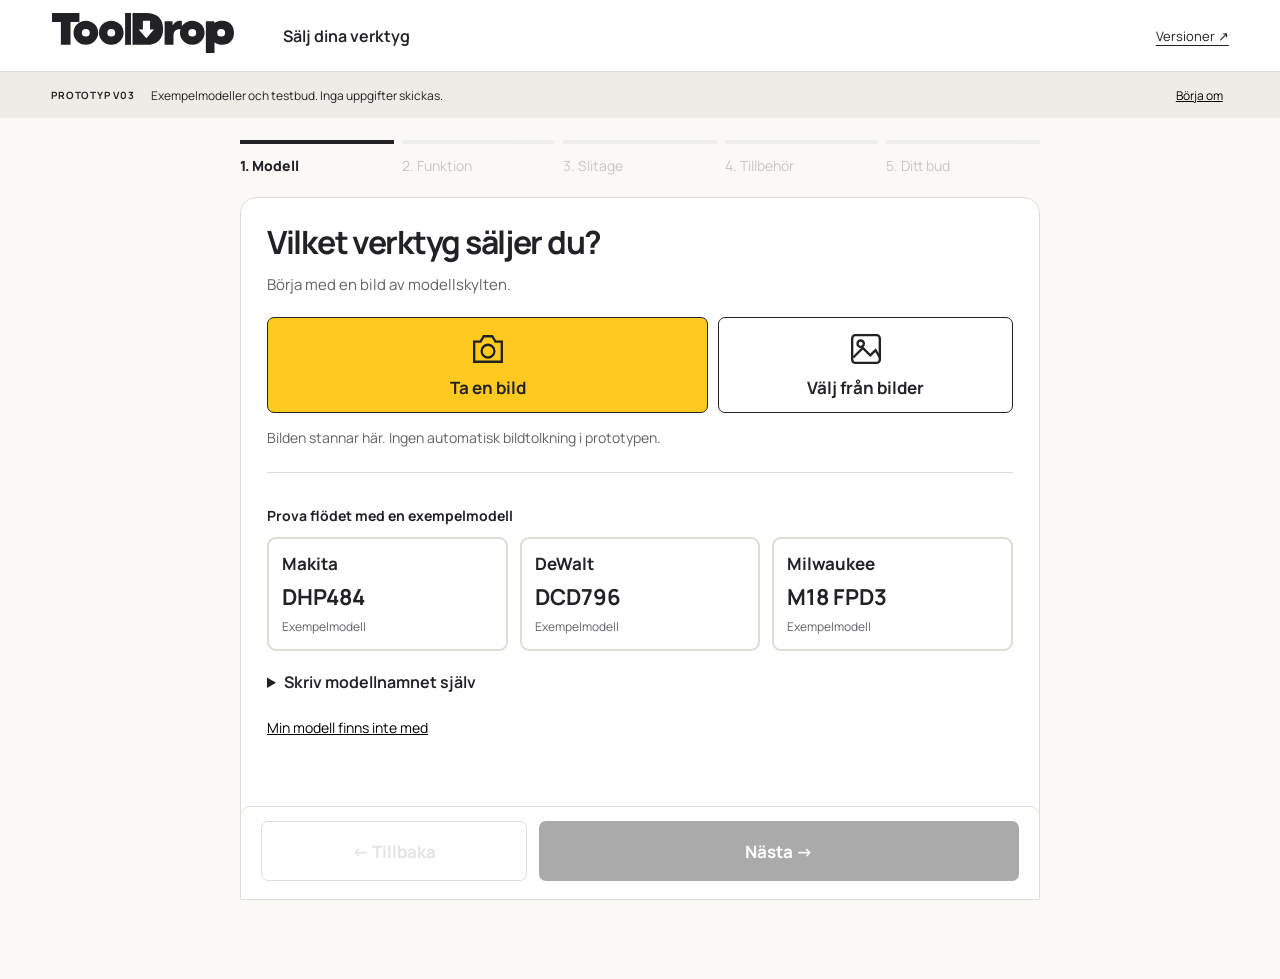
==== flow.html @ 542b26f0 "Publish ToolDrop homepage and versioned design prototypes" ====
<!doctype html><html lang="sv"><head><meta charset="utf-8"><meta name="viewport" content="width=device-width,initial-scale=1"><meta name="robots" content="noindex,nofollow"><title>ToolDrop — nytt säljflöde v03</title><link rel="stylesheet" href="style.css"></head><body><header><a href="#" id="home" aria-label="ToolDrop, börja om"><img src="assets/logo.svg" alt="ToolDrop"></a><span>Sälj dina verktyg</span><a href="versions.html">Versioner ↗</a></header><div class="demo-bar"><strong>PROTOTYP V03</strong><span>Exempelmodeller och testbud. Inga uppgifter skickas.</span><button id="reset">Börja om</button></div><main><aside class="context"><p class="eyebrow">Från din verkstad<br>till nästa jobb.</p><h1>Ett bra verktyg<br>har mer att ge.</h1><div id="passport"></div><div class="assurance"><span class="shield">✓</span><div><strong>Du bestämmer.</strong><p>Se budet först. Välj sedan om du vill gå vidare.</p></div></div><a class="old" href="versions/v02/">Öppna tidigare prototyp</a></aside><section class="workspace" aria-label="Sälj ditt verktyg"><nav id="progress" aria-label="Dina steg"></nav><div class="panel"><div id="content"></div><div id="actions" class="actions"></div></div></section></main><script src="app.js"></script></body></html>
---- style.css ----
@font-face{font-family:Manrope;src:url(assets/Manrope.ttf);font-weight:200 800;font-display:swap}:root{--yellow:#ffca20;--ink:#222226;--paper:#faf9f6;--muted:#626267;font-family:Manrope,Arial,sans-serif;color:var(--ink);background:var(--paper)}*{box-sizing:border-box}body{margin:0}button,input{font:inherit}button,a,label{touch-action:manipulation}button{cursor:pointer}a{color:inherit;text-underline-offset:4px}button:focus-visible,a:focus-visible,input:focus-visible,label:focus-within{outline:3px solid #195ccc;outline-offset:4px}button:disabled{opacity:.38;cursor:not-allowed}header{height:86px;background:#fff;display:flex;align-items:center;gap:48px;padding:0 5vw;border-bottom:1px solid #ddd}header img{width:184px;height:auto}header>span{font-weight:650}header>a:last-child{margin-left:auto;font-size:13px}.demo-bar{display:flex;align-items:center;gap:16px;padding:10px 5vw;font-size:12px;background:#eeece6}.demo-bar strong{font-size:10px;letter-spacing:.08em}.demo-bar button{margin-left:auto;border:0;background:none;text-decoration:underline;min-height:30px}main{max-width:1440px;margin:auto;padding:44px 4vw;display:grid;grid-template-columns:260px minmax(0,1fr);gap:48px}.eyebrow{font-size:13px;font-weight:650;line-height:1.65;margin:0 0 16px}h1{font-size:31px;letter-spacing:-.04em;line-height:1.15;margin:0 0 34px}h2{font-size:34px;letter-spacing:-.04em;line-height:1.17;margin:0 0 12px}p{line-height:1.6}.context .tool-small{width:180px;margin:auto}.passport{background:#fff;border:1px solid #deddd7;border-radius:12px;padding:20px}.passport strong{display:block;font-size:20px}.passport p{font-size:13px;color:var(--muted);margin:8px 0}.passport dl{font-size:12px;margin:16px 0 0}.passport dl div{display:flex;justify-content:space-between;gap:12px;margin:8px 0}.passport dd{margin:0;text-align:right;font-weight:650}.assurance{display:flex;gap:12px;font-size:13px;margin:28px 0}.assurance p{color:var(--muted);margin:6px 0}.shield{font-size:20px;color:var(--ink)}.old{font-size:12px;color:var(--muted)}#progress{display:flex;gap:8px;margin:0 0 22px}#progress button{flex:1;text-align:left;border:0;border-top:4px solid #ddd;padding:12px 0 0;background:none;font-size:12px;color:#777}#progress button.current{border-color:var(--ink);color:var(--ink);font-weight:800}#progress button.done{border-color:var(--yellow);color:var(--ink)}.panel{background:white;border:1px solid #deddd7;border-radius:16px;overflow:hidden}.panel #content{padding:30px 30px 20px;min-height:405px}.intro{font-size:15px;color:var(--muted);margin:0 0 24px}.actions{position:sticky;bottom:0;display:flex;align-items:center;justify-content:space-between;gap:16px;padding:18px 30px;background:#fff;border-top:1px solid #e3e2dd}.actions .primary{min-width:240px}.primary,.secondary{border-radius:7px;min-height:58px;padding:15px 24px;font-size:17px;font-weight:750;border:2px solid var(--ink)}.primary{background:var(--ink);color:#fff}.secondary{background:white;color:var(--ink)}.back{background:none;border:0;min-height:52px;padding:12px 0;text-decoration:underline}.grid{display:grid;gap:12px}.models{grid-template-columns:repeat(3,1fr)}.pick{background:white;border:2px solid #dddcd5;border-radius:9px;padding:18px;text-align:left;color:var(--ink)}.pick.selected{border-color:var(--ink);background:#fff2b8}.pick:hover{border-color:var(--ink)}.pick strong{font-size:17px;display:block}.pick small{display:block;font-size:12px;color:#626267;line-height:1.5;margin-top:6px}.models .pick{min-height:120px}.models .pick b{display:block;font-size:22px;margin-top:7px}.field-label{display:block;font-weight:700;font-size:14px;margin-bottom:10px}.search{border:1px solid #999;border-radius:7px;padding:16px;width:100%;font-size:18px;margin-bottom:16px}.file-options{display:flex;gap:10px;margin:22px 0 14px}.upload{position:relative;border:1px solid var(--ink);border-radius:7px;min-height:56px;display:flex;align-items:center;justify-content:center;gap:10px;flex:1;cursor:pointer;font-size:14px;font-weight:700;overflow:hidden}.upload.camera{background:var(--yellow);flex:1.5}.upload input{position:absolute;inset:0;opacity:0;width:100%;height:100%;cursor:pointer}.upload svg{width:25px;height:25px;stroke:currentColor;fill:none;stroke-width:2.2}.minor{color:var(--muted);font-size:12px;line-height:1.6}.link-button{background:none;border:0;text-decoration:underline;min-height:44px;padding:6px 0;font-size:13px}.notice{padding:15px 18px;border-left:3px solid var(--yellow);background:#faf6e7;font-size:14px;line-height:1.6;margin:20px 0}.function-grid{grid-template-columns:1fr 1fr}.function-grid .pick{display:flex;align-items:center;gap:16px;min-height:103px}.function-icon{width:42px;height:42px;display:grid;place-items:center;border:2px solid var(--ink);border-radius:50%;font-size:23px;font-weight:700;flex-shrink:0}.wear-grid{grid-template-columns:repeat(4,1fr)}.wear-grid .pick{padding:8px 10px 15px;text-align:center}.wear-grid svg{width:100%;height:136px;display:block}.wear-grid strong{font-size:15px}.wear-grid small{font-size:12px;min-height:38px}.wear-grid .selector{display:block;width:19px;height:19px;border:1px solid #777;border-radius:50%;margin:13px auto 0}.selected .selector{background:var(--ink);border:5px solid var(--yellow);outline:1px solid var(--ink)}details{font-size:13px;margin-top:18px}summary{cursor:pointer;padding:10px 0;font-weight:650;min-height:44px}.kit-grid{grid-template-columns:repeat(3,1fr)}.kit-grid .pick{min-height:110px;text-align:center}.kit-grid .symbol{font-size:28px;display:block;margin-bottom:8px}.battery-options{display:flex;flex-wrap:wrap;gap:8px;margin-top:12px}.battery-options button{border:1px solid #aaa;background:white;border-radius:6px;min-height:48px;padding:10px 16px}.battery-options .selected{background:#fff2b8;border:2px solid var(--ink)}.price{font-size:64px;font-weight:800;letter-spacing:-.05em;margin:12px 0;line-height:1.2}.price small{font-size:13px;letter-spacing:0;font-weight:500;display:block;color:var(--muted)}.offer-header{display:flex;gap:24px;align-items:center;justify-content:space-between}.offer-header svg{width:160px}.summary-list{padding:0;margin:0;list-style:none}.summary-list li{display:flex;justify-content:space-between;gap:15px;padding:10px 0;border-bottom:1px solid #eee}.summary-list button{background:none;border:0;text-decoration:underline;font-size:12px}.result-actions{display:flex;gap:12px;margin-top:24px}.result-actions button{flex:1}.empty{padding:14px;background:#faf6e7;font-size:14px}.step-done{display:inline-block;border-radius:50%;background:var(--yellow);font-size:34px;padding:10px 22px;margin:10px 0 20px}.test-links{display:flex;gap:14px;margin-top:18px;flex-wrap:wrap}.test-links button{border:0;background:none;text-decoration:underline;color:#666;font-size:12px;min-height:36px}.preview-photo{max-width:120px;max-height:100px;object-fit:contain}.status{font-size:13px;color:#626267}@media(max-width:1000px){main{grid-template-columns:200px minmax(0,1fr);gap:24px;padding:28px 3vw}.panel #content{padding:24px 20px}.wear-grid svg{height:105px}.wear-grid{gap:7px}.wear-grid .pick{padding:6px}.context h1{font-size:26px}}@media(prefers-reduced-motion:reduce){*{scroll-behavior:auto!important}}
header{height:72px}main{padding-top:26px}.panel{display:flex;flex-direction:column;height:calc(100dvh - 215px);min-height:480px}.panel #content{flex:1;min-height:0;overflow:auto;padding:24px}.actions{flex-shrink:0;position:relative;padding:14px 24px}.wear-grid svg{height:108px}.wear-grid small{min-height:34px}.wear-grid .selector{margin:9px auto 0}.intro{margin-bottom:20px}.context h1{margin-bottom:24px}

/* Review round 1: single task surface, one scroll, clear choice and close bottom actions. */
main{display:block;max-width:840px;padding:22px 20px 120px}.context{display:none}.workspace{width:100%}.panel{height:auto;min-height:calc(100dvh - 238px);overflow:visible;display:block;padding-bottom:14px}.panel #content{overflow:visible;min-height:0;padding:26px}.actions{position:fixed;bottom:0;left:50%;transform:translateX(-50%);width:calc(100% - 40px);max-width:800px;z-index:5;padding:14px 20px 18px;border:1px solid #deddd7;border-radius:10px 10px 0 0;display:grid;grid-template-columns:1fr 1.8fr;gap:12px;background:#fff}.actions .back{border:1px solid #aaa;border-radius:7px;font-size:17px;text-decoration:none;font-weight:700;min-height:60px}.actions .primary{min-width:0;min-height:60px}.file-options{margin:18px 0 12px}.upload{min-height:96px;flex-direction:column;font-size:17px;gap:10px}.upload svg{width:34px;height:34px}.minor{font-size:14px}.demo-models{margin-top:22px;padding-top:18px;border-top:1px solid #ddd}.models .pick{min-height:91px;padding:13px}.models .pick small{font-size:12px}.model-search-disclosure{margin-top:10px}.model-search-disclosure summary{font-size:16px}.local-photo{display:flex;align-items:center;gap:16px}.link-button{font-size:14px}#progress button{font-size:14px}.accessory-icon{width:74px;height:74px;display:block;margin:auto auto 10px}.kit-grid .pick{padding:18px 12px}.no-kit{width:100%;margin-top:14px;min-height:60px;text-align:center;font-size:17px;font-weight:700}.wear-grid svg{height:122px}.wear-grid strong{font-size:16px}.wear-grid small{font-size:13px}.function-grid .pick{min-height:110px}.pick.selected{box-shadow:inset 0 0 0 1px var(--ink)}.result-actions{flex-direction:column}.result-actions button{min-height:60px}header{padding:0 4vw}.demo-bar{padding:8px 4vw}.demo-bar span{font-size:12px}h2{font-size:32px}
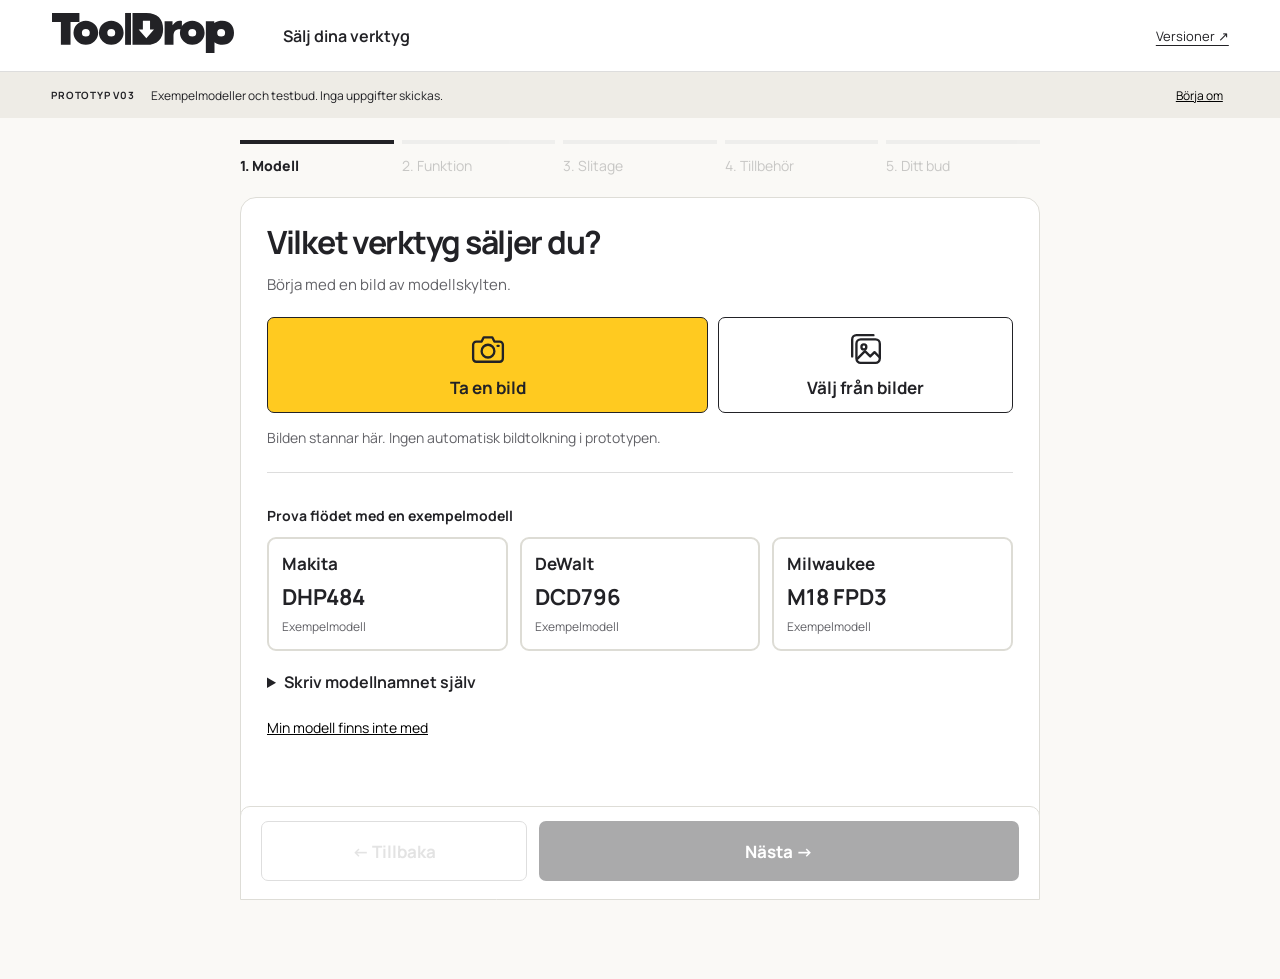
==== commit 05b2362c: "Add illustrated wear and accessories, review placeholders and aligned story text" ====
--- a/flow.html
+++ b/flow.html
@@ -1 +1 @@
-<!doctype html><html lang="sv"><head><meta charset="utf-8"><meta name="viewport" content="width=device-width,initial-scale=1"><meta name="robots" content="noindex,nofollow"><title>ToolDrop — nytt säljflöde v03</title><link rel="stylesheet" href="style.css"></head><body><header><a href="#" id="home" aria-label="ToolDrop, börja om"><img src="assets/logo.svg" alt="ToolDrop"></a><span>Sälj dina verktyg</span><a href="versions.html">Versioner ↗</a></header><div class="demo-bar"><strong>PROTOTYP V03</strong><span>Exempelmodeller och testbud. Inga uppgifter skickas.</span><button id="reset">Börja om</button></div><main><aside class="context"><p class="eyebrow">Från din verkstad<br>till nästa jobb.</p><h1>Ett bra verktyg<br>har mer att ge.</h1><div id="passport"></div><div class="assurance"><span class="shield">✓</span><div><strong>Du bestämmer.</strong><p>Se budet först. Välj sedan om du vill gå vidare.</p></div></div><a class="old" href="versions/v02/">Öppna tidigare prototyp</a></aside><section class="workspace" aria-label="Sälj ditt verktyg"><nav id="progress" aria-label="Dina steg"></nav><div class="panel"><div id="content"></div><div id="actions" class="actions"></div></div></section></main><script src="app.js"></script></body></html>
+<!doctype html><html lang="sv"><head><meta charset="utf-8"><meta name="viewport" content="width=device-width,initial-scale=1"><meta name="robots" content="noindex,nofollow"><title>ToolDrop — nytt säljflöde v03</title><link rel="stylesheet" href="style.css?v=flow-art-2"></head><body><header><a href="#" id="home" aria-label="ToolDrop, börja om"><img src="assets/logo.svg" alt="ToolDrop"></a><span>Sälj dina verktyg</span><a href="versions.html">Versioner ↗</a></header><div class="demo-bar"><strong>PROTOTYP V03</strong><span>Exempelmodeller och testbud. Inga uppgifter skickas.</span><button id="reset">Börja om</button></div><main><aside class="context"><p class="eyebrow">Från din verkstad<br>till nästa jobb.</p><h1>Ett bra verktyg<br>har mer att ge.</h1><div id="passport"></div><div class="assurance"><span class="shield">✓</span><div><strong>Du bestämmer.</strong><p>Se budet först. Välj sedan om du vill gå vidare.</p></div></div><a class="old" href="versions/v02/">Öppna tidigare prototyp</a></aside><section class="workspace" aria-label="Sälj ditt verktyg"><nav id="progress" aria-label="Dina steg"></nav><div class="panel"><div id="content"></div><div id="actions" class="actions"></div></div></section></main><script src="app.js?v=flow-art-2"></script></body></html>
--- a/style.css
+++ b/style.css
@@ -3,3 +3,7 @@
 
 /* Review round 1: single task surface, one scroll, clear choice and close bottom actions. */
 main{display:block;max-width:840px;padding:22px 20px 120px}.context{display:none}.workspace{width:100%}.panel{height:auto;min-height:calc(100dvh - 238px);overflow:visible;display:block;padding-bottom:14px}.panel #content{overflow:visible;min-height:0;padding:26px}.actions{position:fixed;bottom:0;left:50%;transform:translateX(-50%);width:calc(100% - 40px);max-width:800px;z-index:5;padding:14px 20px 18px;border:1px solid #deddd7;border-radius:10px 10px 0 0;display:grid;grid-template-columns:1fr 1.8fr;gap:12px;background:#fff}.actions .back{border:1px solid #aaa;border-radius:7px;font-size:17px;text-decoration:none;font-weight:700;min-height:60px}.actions .primary{min-width:0;min-height:60px}.file-options{margin:18px 0 12px}.upload{min-height:96px;flex-direction:column;font-size:17px;gap:10px}.upload svg{width:34px;height:34px}.minor{font-size:14px}.demo-models{margin-top:22px;padding-top:18px;border-top:1px solid #ddd}.models .pick{min-height:91px;padding:13px}.models .pick small{font-size:12px}.model-search-disclosure{margin-top:10px}.model-search-disclosure summary{font-size:16px}.local-photo{display:flex;align-items:center;gap:16px}.link-button{font-size:14px}#progress button{font-size:14px}.accessory-icon{width:74px;height:74px;display:block;margin:auto auto 10px}.kit-grid .pick{padding:18px 12px}.no-kit{width:100%;margin-top:14px;min-height:60px;text-align:center;font-size:17px;font-weight:700}.wear-grid svg{height:122px}.wear-grid strong{font-size:16px}.wear-grid small{font-size:13px}.function-grid .pick{min-height:110px}.pick.selected{box-shadow:inset 0 0 0 1px var(--ink)}.result-actions{flex-direction:column}.result-actions button{min-height:60px}header{padding:0 4vw}.demo-bar{padding:8px 4vw}.demo-bar span{font-size:12px}h2{font-size:32px}
+
+.tool-illustration{display:block;max-width:100%;object-fit:contain}.wear-grid .tool-illustration{width:100%;height:170px;margin:6px auto 16px}.kit-grid .accessory-illustration{display:block;width:160px;height:135px;object-fit:contain;margin:0 auto 14px}.offer-header>.tool-illustration{width:130px;height:130px}.tool-small .tool-illustration{width:180px;height:180px}
+
+.wear-grid{grid-template-columns:repeat(4,minmax(0,1fr))}.wear-grid .pick{min-width:0}.wear-grid .tool-illustration{width:100%;height:170px;mix-blend-mode:multiply}.kit-grid{grid-template-columns:repeat(3,minmax(0,1fr))}
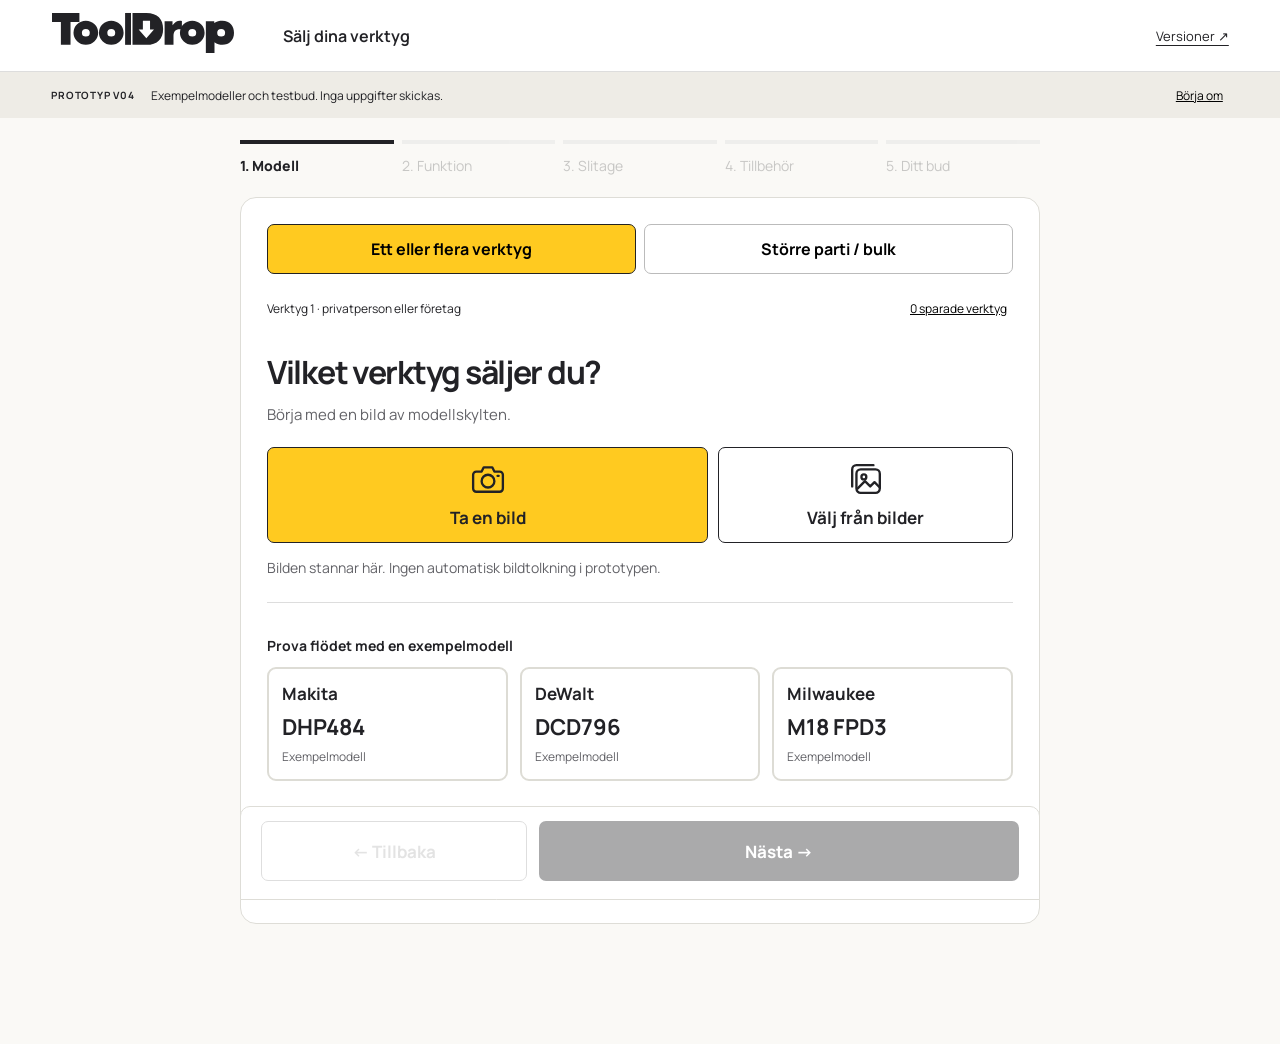
==== commit f717a4d5: "Publish V04 multi-tool flow and compact homepage reviews" ====
--- a/flow.html
+++ b/flow.html
@@ -1 +1 @@
-<!doctype html><html lang="sv"><head><meta charset="utf-8"><meta name="viewport" content="width=device-width,initial-scale=1"><meta name="robots" content="noindex,nofollow"><title>ToolDrop — nytt säljflöde v03</title><link rel="stylesheet" href="style.css?v=flow-art-2"></head><body><header><a href="#" id="home" aria-label="ToolDrop, börja om"><img src="assets/logo.svg" alt="ToolDrop"></a><span>Sälj dina verktyg</span><a href="versions.html">Versioner ↗</a></header><div class="demo-bar"><strong>PROTOTYP V03</strong><span>Exempelmodeller och testbud. Inga uppgifter skickas.</span><button id="reset">Börja om</button></div><main><aside class="context"><p class="eyebrow">Från din verkstad<br>till nästa jobb.</p><h1>Ett bra verktyg<br>har mer att ge.</h1><div id="passport"></div><div class="assurance"><span class="shield">✓</span><div><strong>Du bestämmer.</strong><p>Se budet först. Välj sedan om du vill gå vidare.</p></div></div><a class="old" href="versions/v02/">Öppna tidigare prototyp</a></aside><section class="workspace" aria-label="Sälj ditt verktyg"><nav id="progress" aria-label="Dina steg"></nav><div class="panel"><div id="content"></div><div id="actions" class="actions"></div></div></section></main><script src="app.js?v=flow-art-2"></script></body></html>
+<!doctype html><html lang="sv"><head><meta charset="utf-8"><meta name="viewport" content="width=device-width,initial-scale=1"><meta name="robots" content="noindex,nofollow"><title>ToolDrop — nytt säljflöde v03</title><link rel="stylesheet" href="style.css?v=local-v04"></head><body><header><a href="#" id="home" aria-label="ToolDrop, börja om"><img src="assets/logo.svg" alt="ToolDrop"></a><span>Sälj dina verktyg</span><a href="versions.html">Versioner ↗</a></header><div class="demo-bar"><strong>PROTOTYP V04</strong><span>Exempelmodeller och testbud. Inga uppgifter skickas.</span><button id="reset">Börja om</button></div><main><aside class="context"><p class="eyebrow">Från din verkstad<br>till nästa jobb.</p><h1>Ett bra verktyg<br>har mer att ge.</h1><div id="passport"></div><div class="assurance"><span class="shield">✓</span><div><strong>Du bestämmer.</strong><p>Se budet först. Välj sedan om du vill gå vidare.</p></div></div><a class="old" href="versions/v02/">Öppna tidigare prototyp</a></aside><section class="workspace" aria-label="Sälj ditt verktyg"><nav id="progress" aria-label="Dina steg"></nav><div class="panel"><div id="content"></div><div id="actions" class="actions"></div></div></section></main><script src="app.js?v=local-v04"></script></body></html>
--- a/style.css
+++ b/style.css
@@ -7,3 +7,7 @@
 .tool-illustration{display:block;max-width:100%;object-fit:contain}.wear-grid .tool-illustration{width:100%;height:170px;margin:6px auto 16px}.kit-grid .accessory-illustration{display:block;width:160px;height:135px;object-fit:contain;margin:0 auto 14px}.offer-header>.tool-illustration{width:130px;height:130px}.tool-small .tool-illustration{width:180px;height:180px}
 
 .wear-grid{grid-template-columns:repeat(4,minmax(0,1fr))}.wear-grid .pick{min-width:0}.wear-grid .tool-illustration{width:100%;height:170px;mix-blend-mode:multiply}.kit-grid{grid-template-columns:repeat(3,minmax(0,1fr))}
+
+.offer-trust{border:1px solid #deddd7;border-radius:8px;padding:18px;margin:18px 0;background:#faf9f6}.offer-trust strong{font-size:16px}.offer-trust p{font-size:14px;margin:8px 0 12px}.offer-trust a{font-size:13px}.offer-trust a span{color:#626267}
+
+.mode-switch{display:flex;gap:8px;margin:0 0 12px}.mode-switch button{flex:1;min-height:50px;border:1px solid #bbb;border-radius:7px;background:white;font-weight:700}.mode-switch button[aria-pressed=true]{background:#ffca20;border-color:#222}.basket-bar{display:flex;justify-content:space-between;align-items:center;margin-bottom:24px;font-size:12px}.basket-bar button{background:none;border:0;text-decoration:underline;min-height:44px}.basket-list{list-style:none;padding:0}.basket-list li{display:flex;justify-content:space-between;gap:20px;padding:18px 0;border-bottom:1px solid #ddd}.basket-list small,.basket-list b{display:block;margin-top:8px}.basket-list button{min-height:44px;border:0;background:none;text-decoration:underline;padding:8px}.journey{padding-left:24px}.journey li{padding:10px 0}.journey span{display:block;color:#626267;font-size:14px;line-height:1.6;margin-top:4px}select,textarea,input[type=number]{display:block;width:100%;padding:14px;margin:10px 0 20px;border:1px solid #aaa;border-radius:6px;font:inherit}.function-grid{grid-template-columns:1fr}.panel #content{padding-bottom:30px}
